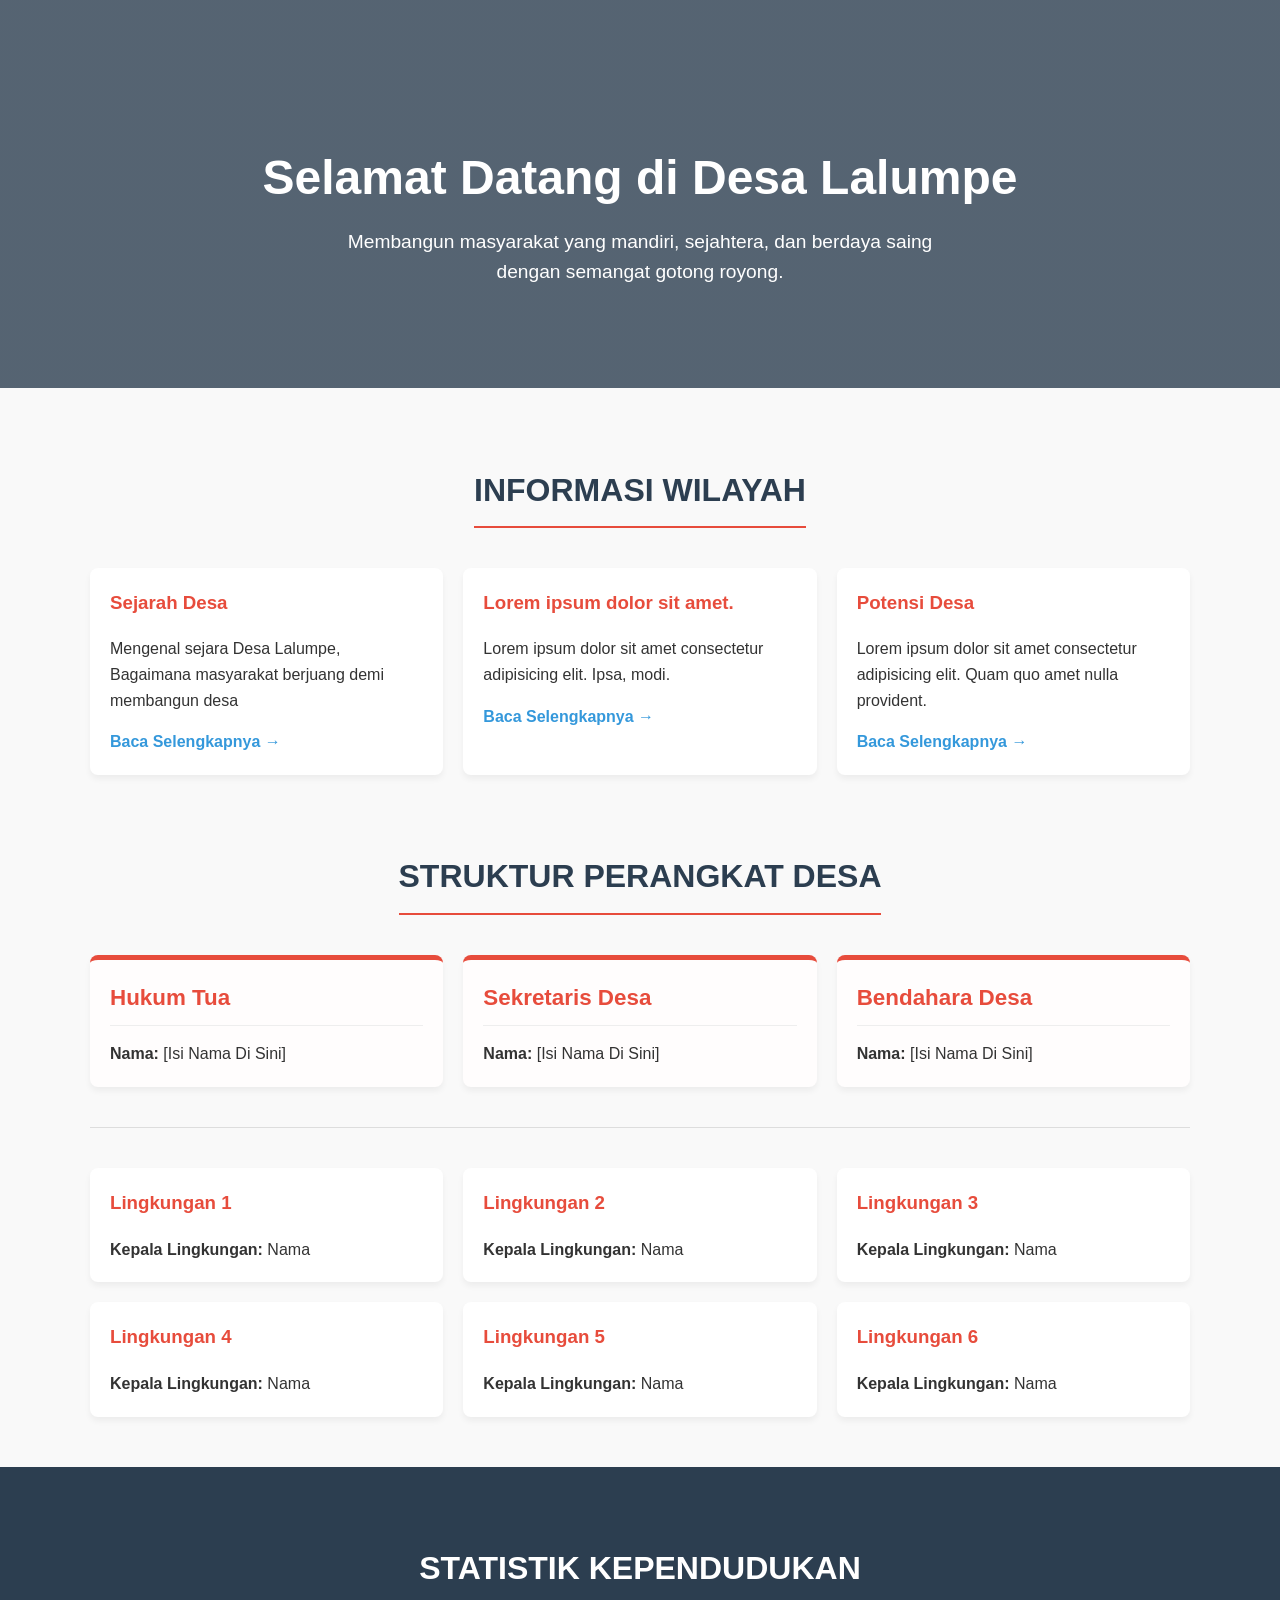
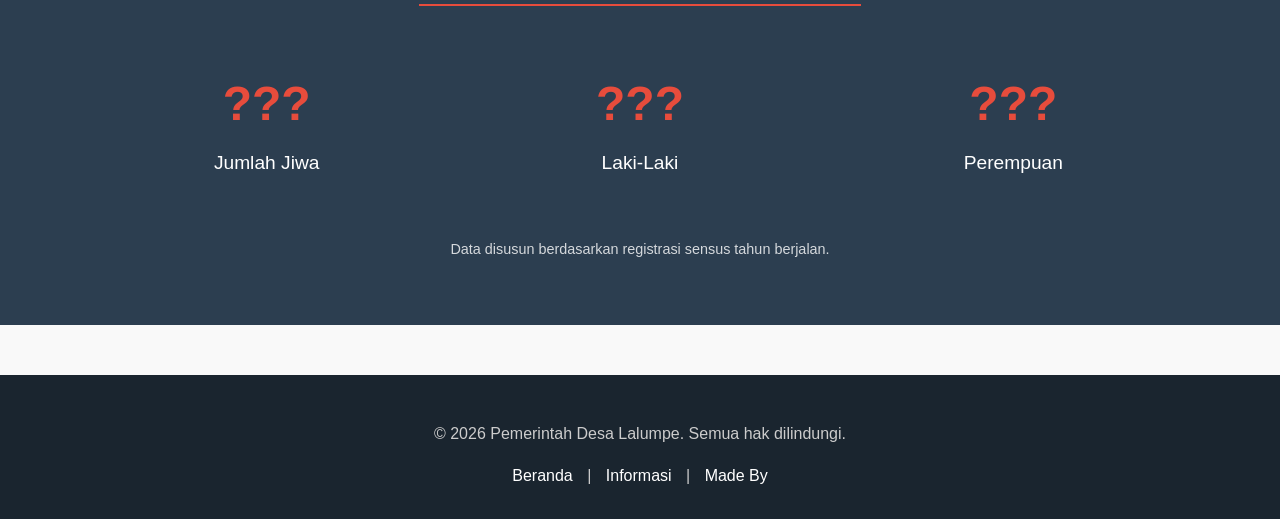
==== index.html @ 79b81e8c "new3" ====
<!DOCTYPE html>
<html lang="id">
<head>
    <meta charset="UTF-8">
    <meta name="viewport" content="width=device-width, initial-scale=1.0">
    <title>Profil Desa Lalumpe</title>
    <link rel="stylesheet" href="style.css">
</head>
<body>
    <section id="beranda" class="hero">
        <h1>Selamat Datang di Desa Lalumpe</h1>
        <p>Membangun masyarakat yang mandiri, sejahtera, dan berdaya saing dengan semangat gotong royong.</p>
    </section>

    <section id="informasi" class="container" style="text-align: center;">
        <h2 class="section-title">Informasi Wilayah</h2>
        <div class="grid" style="text-align: left;">
            <div class="card">
                <h3>Sejarah Desa</h3>
                <p>Mengenal sejara Desa Lalumpe, Bagaimana masyarakat berjuang demi membangun desa</p>
                <a href="sejarahdesa.html" class="read-more">Baca Selengkapnya →</a>
            </div>
            <div class="card">
                <h3>Lorem ipsum dolor sit amet.</h3>
                <p>Lorem ipsum dolor sit amet consectetur adipisicing elit. Ipsa, modi.</p>
                <a href="#" class="read-more">Baca Selengkapnya →</a>
            </div>
            <div class="card">
                <h3>Potensi Desa</h3>
                <p>Lorem ipsum dolor sit amet consectetur adipisicing elit. Quam quo amet nulla provident.</p>
                <a href="#" class="read-more">Baca Selengkapnya →</a>
            </div>
        </div>
    </section>

    <section id="aparatur" class="container" style="text-align: center;">
        <h2 class="section-title">Struktur Perangkat Desa</h2>
        
        <div class="grid pimpinan-grid" style="text-align: left; margin-bottom: 40px;">
            <div class="card highlight-card">
                <h3>Hukum Tua</h3>
                <ul>
                    <li><strong>Nama:</strong> [Isi Nama Di Sini]</li>
                </ul>
            </div>
            <div class="card highlight-card">
                <h3>Sekretaris Desa</h3>
                <ul>
                    <li><strong>Nama:</strong> [Isi Nama Di Sini]</li>
                </ul>
            </div>
            <div class="card highlight-card">
                <h3>Bendahara Desa</h3>
                <ul>
                    <li><strong>Nama:</strong> [Isi Nama Di Sini]</li>
                </ul>
            </div>
        </div>

        <hr style="border: 0; border-top: 1px solid #ddd; margin-bottom: 40px;">

        <div class="grid" style="text-align: left;">
            <div class="card">
                <h3>Lingkungan 1</h3>
                <ul>
                    <li><strong>Kepala Lingkungan:</strong> Nama </li>
                </ul>
            </div>
            <div class="card">
                <h3>Lingkungan 2</h3>
                <ul>
                    <li><strong>Kepala Lingkungan:</strong> Nama </li>
                </ul>
            </div>
            <div class="card">
                <h3>Lingkungan 3</h3>
                <ul>
                    <li><strong>Kepala Lingkungan:</strong> Nama </li>
                </ul>
            </div>
            <div class="card">
                <h3>Lingkungan 4</h3>
                <ul>
                    <li><strong>Kepala Lingkungan:</strong> Nama </li>
                </ul>
            </div>
            <div class="card">
                <h3>Lingkungan 5</h3>
                <ul>
                    <li><strong>Kepala Lingkungan:</strong> Nama </li>
                </ul>
            </div>
            <div class="card">
                <h3>Lingkungan 6</h3>
                <ul>
                    <li><strong>Kepala Lingkungan:</strong> Nama </li>
                </ul>
            </div>
        </div>
    </section>
    
    <section id="statistik" class="stats">
        <h2 class="section-title" style="color: white;">Statistik Kependudukan</h2>
        <div class="grid">
            <div class="stat-item">
                <h2>???</h2>
                <p>Jumlah Jiwa</p>
            </div>
            <div class="stat-item">
                <h2>???</h2>
                <p>Laki-Laki</p>
            </div>
            <div class="stat-item">
                <h2>???</h2>
                <p>Perempuan</p>
            </div>
        </div>
        <p class="stats-note">Data disusun berdasarkan registrasi sensus tahun berjalan.</p>
    </section>

    <footer>
        <p>&copy; 2026 Pemerintah Desa Lalumpe. Semua hak dilindungi.</p>
        <div class="footer-links">
            <a href="#beranda">Beranda</a> | 
            <a href="#informasi">Informasi</a> | 
            <a href="madeby.html">Made By</a>
        </div>
    </footer>

</body>
</html>
---- style.css ----
/* Gaya Dasar */
body { 
    font-family: 'Segoe UI', Tahoma, Geneva, Verdana, sans-serif; 
    margin: 0; 
    padding: 0; 
    color: #333; 
    line-height: 1.6; 
    background-color: #f9f9f9; 
}
a { 
    text-decoration: none; 
    color: inherit; 
}
h1, h2, h3 { 
    color: #2c3e50; 
}

/* Navigasi */
header { 
    background-color: #fff; 
    padding: 15px 50px; 
    display: flex; 
    justify-content: space-between; 
    align-items: center; 
    box-shadow: 0 2px 5px rgba(0,0,0,0.1); 
    position: sticky; 
    top: 0; 
    z-index: 100; 
}
.logo { 
    font-size: 24px; 
    font-weight: bold; 
    color: #e74c3c; 
}
nav ul { 
    list-style: none; 
    margin: 0; 
    padding: 0; 
    display: flex; 
    gap: 20px; 
}
nav a:hover { 
    color: #e74c3c; 
}

/* Hero Section */
.hero { 
    background: linear-gradient(rgba(44, 62, 80, 0.8), rgba(44, 62, 80, 0.8)), url('https://via.placeholder.com/1200x600') center/cover; 
    color: white; 
    text-align: center; 
    padding: 100px 20px; 
}
.hero h1 { 
    color: white; 
    font-size: 3em; 
    margin-bottom: 10px; 
}
.hero p { 
    font-size: 1.2em; 
    max-width: 600px; 
    margin: 0 auto; 
}

/* Container Umum */
.container { 
    max-width: 1100px; 
    margin: 50px auto; 
    padding: 0 20px; 
}
.section-title { 
    text-align: center; 
    margin-bottom: 40px; 
    font-size: 2em; 
    text-transform: uppercase; 
    border-bottom: 2px solid #e74c3c; 
    display: inline-block; 
    padding-bottom: 10px; 
}

/* Grid Informasi (Kartu) */
.grid { 
    display: grid; 
    grid-template-columns: repeat(auto-fit, minmax(300px, 1fr)); 
    gap: 20px; 
}
.card { 
    background: #fff; 
    padding: 20px; 
    border-radius: 8px; 
    box-shadow: 0 4px 6px rgba(0,0,0,0.05); 
    transition: transform 0.3s; 
}
.card:hover { 
    transform: translateY(-5px); 
}
.card h3 { 
    margin-top: 0; 
    color: #e74c3c; 
}
.read-more {
    color: #3498db; 
    font-weight: bold;
}

/* Statistik */
.stats { 
    background-color: #2c3e50; 
    color: white; 
    padding: 50px 20px; 
    text-align: center; 
}
.stats .grid { 
    max-width: 1100px; 
    margin: 0 auto; 
}
.stat-item { 
    padding: 20px; 
}
.stat-item h2 { 
    font-size: 3em; 
    margin: 0; 
    color: #e74c3c; 
}
.stat-item p { 
    font-size: 1.2em; 
    margin-top: 5px; 
}
.stats-note {
    margin-top: 20px; 
    font-size: 0.9em; 
    opacity: 0.8;
}

/* Footer */
footer { 
    background-color: #1a252f; 
    color: #ccc; 
    text-align: center; 
    padding: 30px 20px; 
    margin-top: 50px; 
}
.footer-links {
    margin-top: 10px;
}
.footer-links a { 
    color: #fff; 
    margin: 0 10px; 
}
/* Tambahan untuk Struktur Pimpinan */
.pimpinan-grid {
    justify-content: center; /* Memastikan 3 kartu utama berada di tengah */
}

.highlight-card {
    border-top: 5px solid #e74c3c; /* Memberi garis warna merah di atas kartu pimpinan */
    background-color: #fffdfd;
}

.highlight-card h3 {
    font-size: 1.4em;
    border-bottom: 1px solid #eee;
    padding-bottom: 10px;
    margin-bottom: 15px;
}

/* Memastikan daftar list tidak ada bullet point default agar lebih rapi */
.card ul {
    list-style: none;
    padding: 0;
    margin: 0;
}

/* --- Responsif: Tampilan Layar Kecil (Mobile / Tablet) --- */
@media (max-width: 768px) {
    /* 1. Menyesuaikan Header & Navigasi agar menyusun ke bawah */
    header {
        flex-direction: column;
        padding: 15px 20px;
        text-align: center;
    }
    
    nav {
        margin-top: 15px;
        width: 100%;
    }

    nav ul {
        flex-wrap: wrap; /* Agar menu turun ke baris baru jika layarnya terlalu kecil */
        justify-content: center;
        gap: 10px 20px;
    }

    /* 2. Mengecilkan ukuran Font pada Hero Section */
    .hero {
        padding: 60px 15px;
    }

    .hero h1 {
        font-size: 2em;
    }

    .hero p {
        font-size: 1em;
    }

    /* 3. Menyesuaikan ukuran judul section dan statistik */
    .section-title {
        font-size: 1.5em;
        margin-bottom: 25px;
    }

    .stat-item h2 {
        font-size: 2.2em;
    }

    .stat-item p {
        font-size: 1em;
    }

    /* 4. Memaksa Grid menjadi 1 kolom penuh di mobile */
    .grid {
        grid-template-columns: 1fr;
    }

    /* 5. Menyesuaikan Padding Container */
    .container {
        margin: 30px auto;
        padding: 0 15px;
    }
}

/* Tampilan untuk layar yang sangat kecil (HP jadul/sempit) */
@media (max-width: 480px) {
    nav ul {
        flex-direction: column; /* Menu baris berbaris ke bawah */
        gap: 10px;
    }
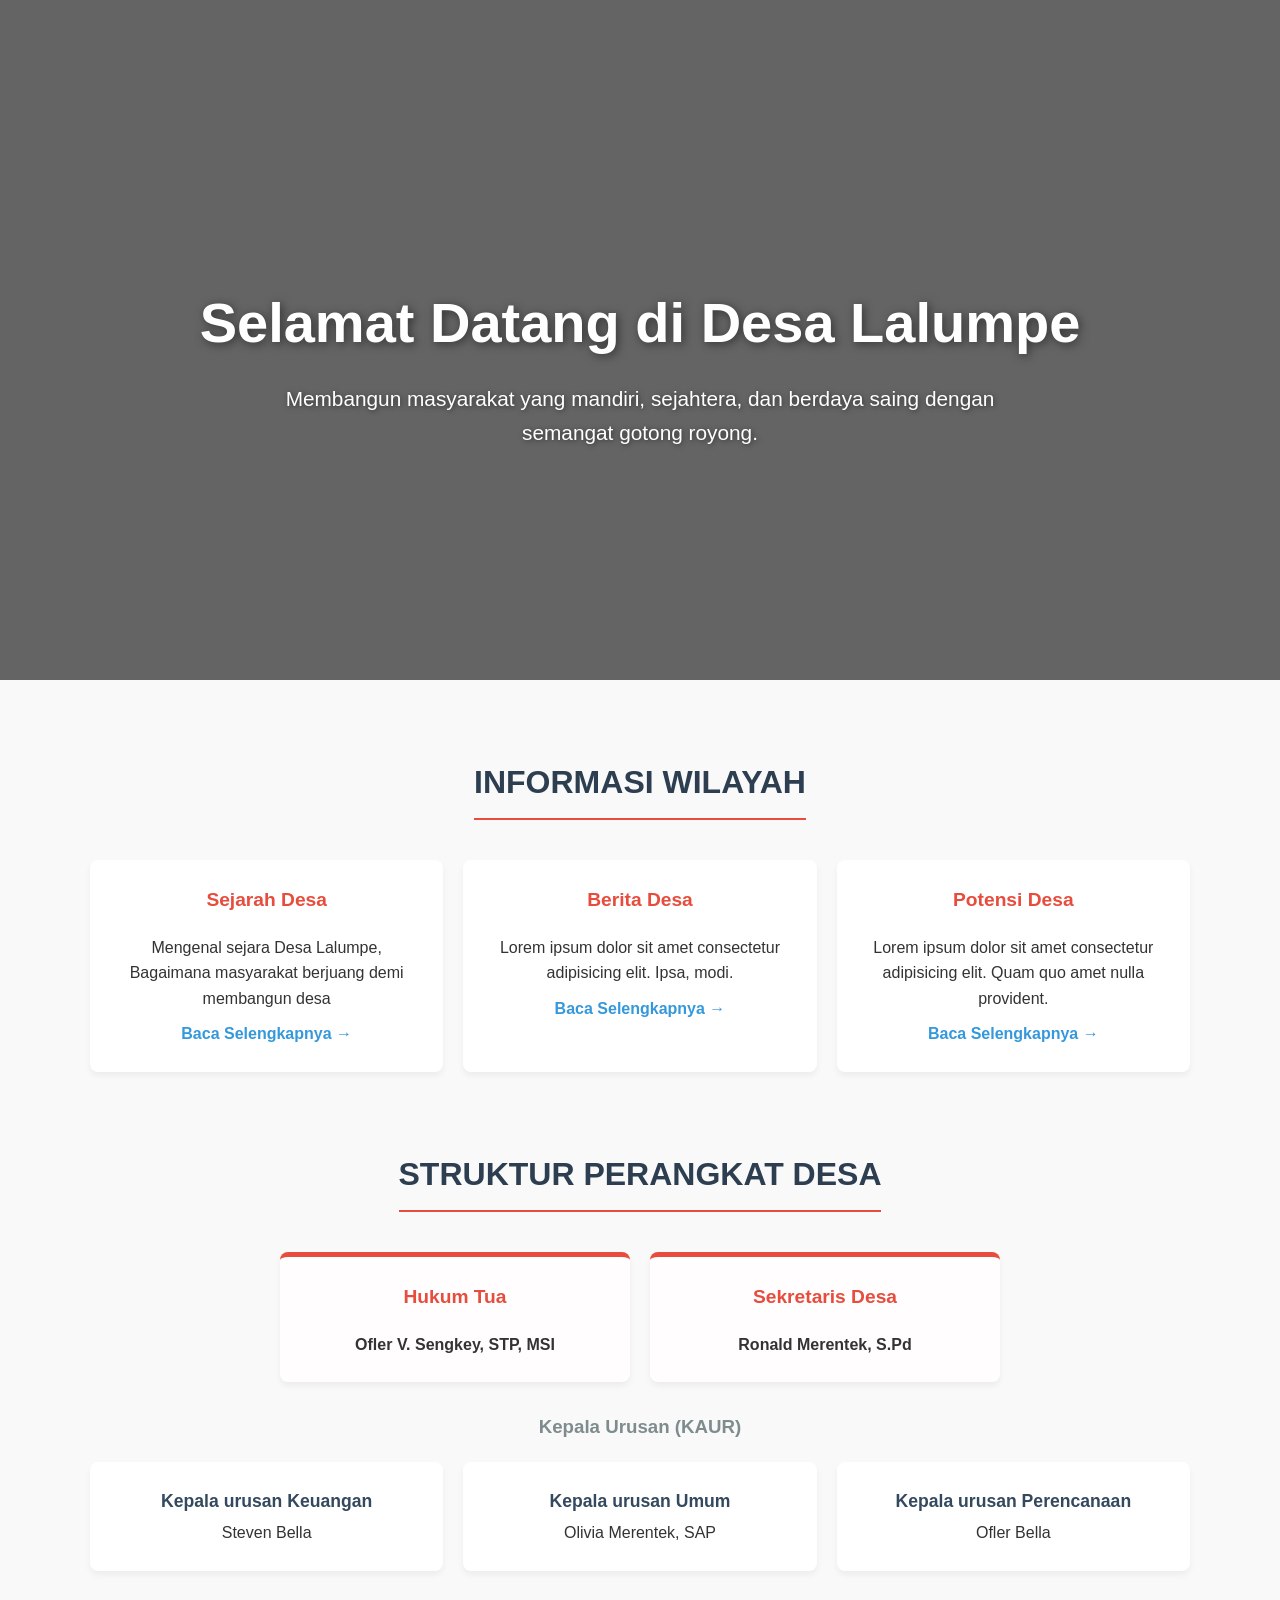
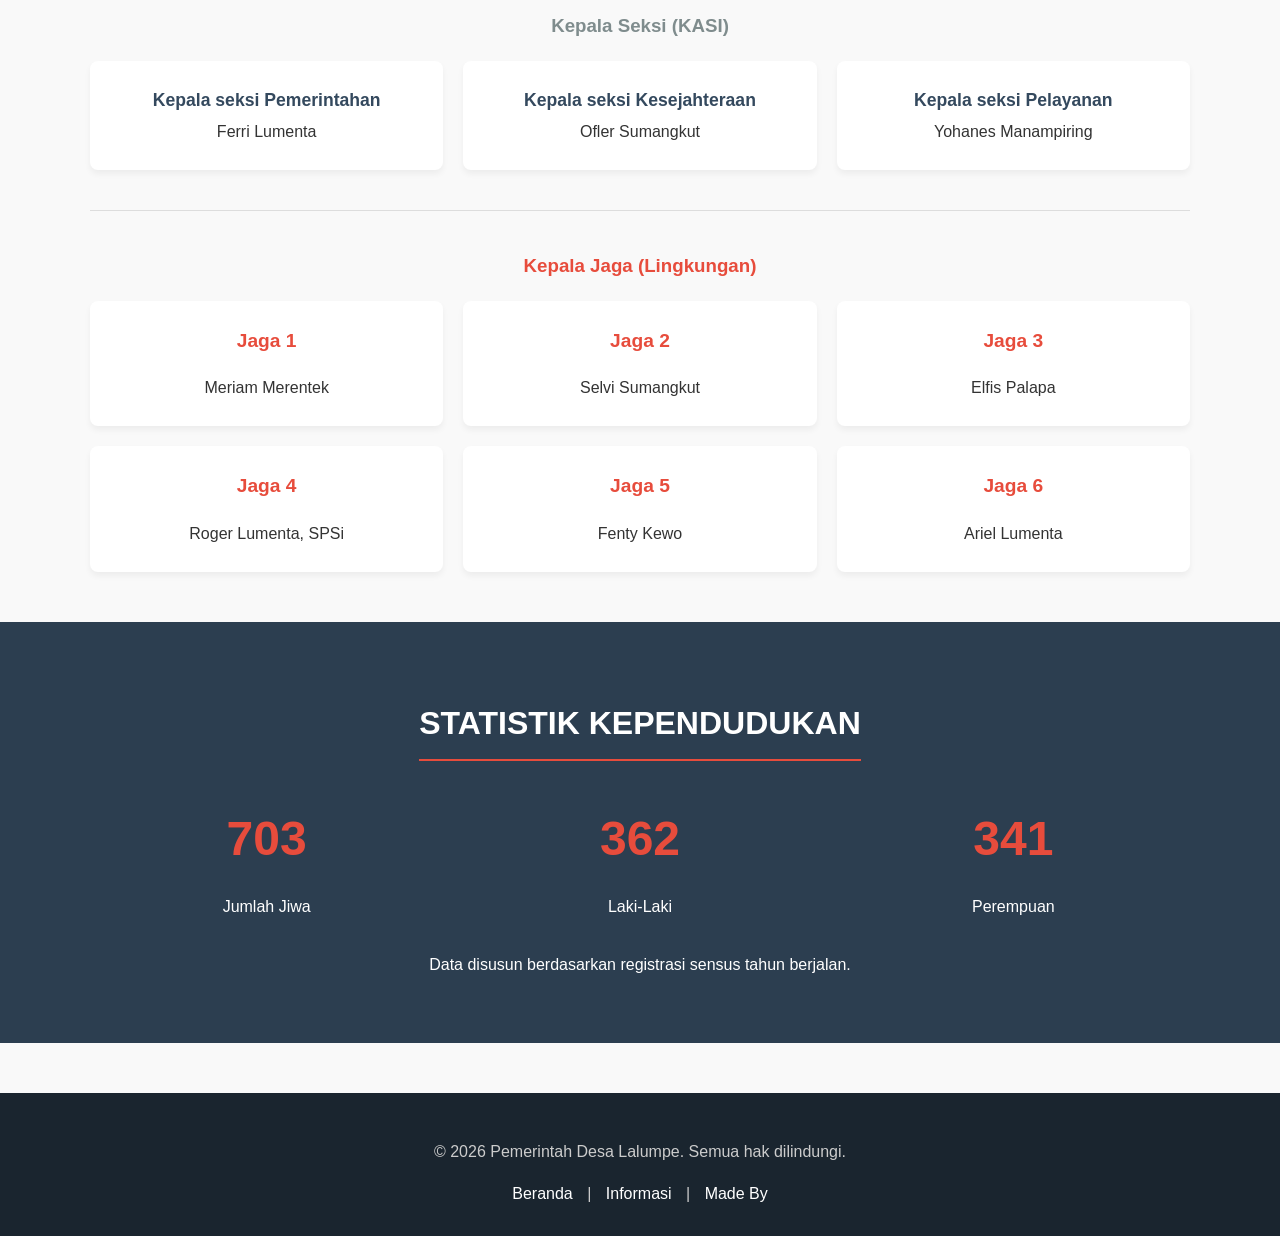
==== commit 0bfcdc56: "next" ====
--- a/index.html
+++ b/index.html
@@ -21,9 +21,9 @@
                 <a href="sejarahdesa.html" class="read-more">Baca Selengkapnya →</a>
             </div>
             <div class="card">
-                <h3>Lorem ipsum dolor sit amet.</h3>
+                <h3>Berita Desa</h3>
                 <p>Lorem ipsum dolor sit amet consectetur adipisicing elit. Ipsa, modi.</p>
-                <a href="#" class="read-more">Baca Selengkapnya →</a>
+                <a href="beritadesa.html" class="read-more">Baca Selengkapnya →</a>
             </div>
             <div class="card">
                 <h3>Potensi Desa</h3>
@@ -36,65 +36,76 @@
     <section id="aparatur" class="container" style="text-align: center;">
         <h2 class="section-title">Struktur Perangkat Desa</h2>
         
-        <div class="grid pimpinan-grid" style="text-align: left; margin-bottom: 40px;">
+        <div class="grid pimpinan-grid" style="margin-bottom: 30px;">
             <div class="card highlight-card">
                 <h3>Hukum Tua</h3>
-                <ul>
-                    <li><strong>Nama:</strong> [Isi Nama Di Sini]</li>
-                </ul>
+                <p><strong>Ofler V. Sengkey, STP, MSI</strong></p>
             </div>
             <div class="card highlight-card">
                 <h3>Sekretaris Desa</h3>
-                <ul>
-                    <li><strong>Nama:</strong> [Isi Nama Di Sini]</li>
-                </ul>
+                <p><strong>Ronald Merentek, S.Pd</strong></p>
             </div>
-            <div class="card highlight-card">
-                <h3>Bendahara Desa</h3>
-                <ul>
-                    <li><strong>Nama:</strong> [Isi Nama Di Sini]</li>
-                </ul>
+        </div>
+
+        <h3 style="margin-bottom: 20px; color: #7f8c8d;">Kepala Urusan (KAUR)</h3>
+        <div class="grid" style="margin-bottom: 40px;">
+            <div class="card">
+                <h4>Kepala urusan Keuangan</h4>
+                <p>Steven Bella</p>
+            </div>
+            <div class="card">
+                <h4>Kepala urusan Umum</h4>
+                <p>Olivia Merentek, SAP</p>
+            </div>
+            <div class="card">
+                <h4>Kepala urusan Perencanaan</h4>
+                <p>Ofler Bella</p>
+            </div>
+        </div>
+
+        <h3 style="margin-bottom: 20px; color: #7f8c8d;">Kepala Seksi (KASI)</h3>
+        <div class="grid" style="margin-bottom: 40px;">
+            <div class="card">
+                <h4>Kepala seksi Pemerintahan</h4>
+                <p>Ferri Lumenta</p>
+            </div>
+            <div class="card">
+                <h4>Kepala seksi Kesejahteraan</h4>
+                <p>Ofler Sumangkut</p>
+            </div>
+            <div class="card">
+                <h4>Kepala seksi Pelayanan</h4>
+                <p>Yohanes Manampiring</p>
             </div>
         </div>
 
         <hr style="border: 0; border-top: 1px solid #ddd; margin-bottom: 40px;">
 
-        <div class="grid" style="text-align: left;">
+        <h3 style="margin-bottom: 20px; color: #e74c3c;">Kepala Jaga (Lingkungan)</h3>
+        <div class="grid">
             <div class="card">
-                <h3>Lingkungan 1</h3>
-                <ul>
-                    <li><strong>Kepala Lingkungan:</strong> Nama </li>
-                </ul>
+                <h3>Jaga 1</h3>
+                <p>Meriam Merentek</p>
             </div>
             <div class="card">
-                <h3>Lingkungan 2</h3>
-                <ul>
-                    <li><strong>Kepala Lingkungan:</strong> Nama </li>
-                </ul>
+                <h3>Jaga 2</h3>
+                <p>Selvi Sumangkut</p>
             </div>
             <div class="card">
-                <h3>Lingkungan 3</h3>
-                <ul>
-                    <li><strong>Kepala Lingkungan:</strong> Nama </li>
-                </ul>
+                <h3>Jaga 3</h3>
+                <p>Elfis Palapa</p>
             </div>
             <div class="card">
-                <h3>Lingkungan 4</h3>
-                <ul>
-                    <li><strong>Kepala Lingkungan:</strong> Nama </li>
-                </ul>
+                <h3>Jaga 4</h3>
+                <p>Roger Lumenta, SPSi</p>
             </div>
             <div class="card">
-                <h3>Lingkungan 5</h3>
-                <ul>
-                    <li><strong>Kepala Lingkungan:</strong> Nama </li>
-                </ul>
+                <h3>Jaga 5</h3>
+                <p>Fenty Kewo</p>
             </div>
             <div class="card">
-                <h3>Lingkungan 6</h3>
-                <ul>
-                    <li><strong>Kepala Lingkungan:</strong> Nama </li>
-                </ul>
+                <h3>Jaga 6</h3>
+                <p>Ariel Lumenta</p>
             </div>
         </div>
     </section>
@@ -103,15 +114,15 @@
         <h2 class="section-title" style="color: white;">Statistik Kependudukan</h2>
         <div class="grid">
             <div class="stat-item">
-                <h2>???</h2>
+                <h2>703</h2>
                 <p>Jumlah Jiwa</p>
             </div>
             <div class="stat-item">
-                <h2>???</h2>
+                <h2>362</h2>
                 <p>Laki-Laki</p>
             </div>
             <div class="stat-item">
-                <h2>???</h2>
+                <h2>341</h2>
                 <p>Perempuan</p>
             </div>
         </div>
--- a/style.css
+++ b/style.css
@@ -11,7 +11,7 @@
     text-decoration: none; 
     color: inherit; 
 }
-h1, h2, h3 { 
+h1, h2, h3, h4 { 
     color: #2c3e50; 
 }
 
@@ -43,22 +43,31 @@
     color: #e74c3c; 
 }
 
-/* Hero Section */
+/* Hero Section - PERBAIKAN: Koma dan Kurung sudah ditambahkan */
 .hero { 
-    background: linear-gradient(rgba(44, 62, 80, 0.8), rgba(44, 62, 80, 0.8)), url('https://via.placeholder.com/1200x600') center/cover; 
+    background: linear-gradient(rgba(0, 0, 0, 0.6), rgba(0, 0, 0, 0.6)), url('img/lalumpe2.jpg') center/cover no-repeat; 
     color: white; 
     text-align: center; 
-    padding: 100px 20px; 
+    padding: 70px 20px; 
+    display: flex;
+    flex-direction: column;
+    justify-content: center;
+    align-items: center;
+    min-height: 60vh; 
 }
+
 .hero h1 { 
     color: white; 
-    font-size: 3em; 
-    margin-bottom: 10px; 
+    font-size: 3.5em; 
+    margin-bottom: 15px; 
+    text-shadow: 2px 2px 10px rgba(0,0,0,0.5); 
 }
+
 .hero p { 
-    font-size: 1.2em; 
-    max-width: 600px; 
+    font-size: 1.3em; 
+    max-width: 800px; 
     margin: 0 auto; 
+    text-shadow: 1px 1px 5px rgba(0,0,0,0.5);
 }
 
 /* Container Umum */
@@ -80,15 +89,18 @@
 /* Grid Informasi (Kartu) */
 .grid { 
     display: grid; 
-    grid-template-columns: repeat(auto-fit, minmax(300px, 1fr)); 
+    grid-template-columns: repeat(auto-fit, minmax(280px, 1fr)); 
     gap: 20px; 
 }
+
+/* Gaya Kartu Perangkat Desa & Umum */
 .card { 
     background: #fff; 
-    padding: 20px; 
+    padding: 25px; 
     border-radius: 8px; 
     box-shadow: 0 4px 6px rgba(0,0,0,0.05); 
     transition: transform 0.3s; 
+    text-align: center; /* Membuat semua teks di dalam kartu rata tengah */
 }
 .card:hover { 
     transform: translateY(-5px); 
@@ -96,10 +108,22 @@
 .card h3 { 
     margin-top: 0; 
     color: #e74c3c; 
+    font-size: 1.2em;
+}
+.card h4 {
+    margin: 0 0 5px 0;
+    color: #34495e;
+    font-size: 1.1em;
+}
+.card p {
+    margin: 0;
+    font-weight: 500;
 }
 .read-more {
     color: #3498db; 
     font-weight: bold;
+    margin-top: 10px;
+    display: inline-block;
 }
 
 /* Statistik */
@@ -113,22 +137,10 @@
     max-width: 1100px; 
     margin: 0 auto; 
 }
-.stat-item { 
-    padding: 20px; 
-}
 .stat-item h2 { 
     font-size: 3em; 
     margin: 0; 
     color: #e74c3c; 
-}
-.stat-item p { 
-    font-size: 1.2em; 
-    margin-top: 5px; 
-}
-.stats-note {
-    margin-top: 20px; 
-    font-size: 0.9em; 
-    opacity: 0.8;
 }
 
 /* Footer */
@@ -139,99 +151,35 @@
     padding: 30px 20px; 
     margin-top: 50px; 
 }
-.footer-links {
-    margin-top: 10px;
-}
 .footer-links a { 
     color: #fff; 
     margin: 0 10px; 
 }
-/* Tambahan untuk Struktur Pimpinan */
+
+/* Tambahan Khusus Struktur Organisasi */
 .pimpinan-grid {
-    justify-content: center; /* Memastikan 3 kartu utama berada di tengah */
+    display: flex;
+    flex-wrap: wrap;
+    justify-content: center;
+    gap: 20px;
 }
-
+.pimpinan-grid .card {
+    min-width: 300px;
+}
 .highlight-card {
-    border-top: 5px solid #e74c3c; /* Memberi garis warna merah di atas kartu pimpinan */
+    border-top: 5px solid #e74c3c;
     background-color: #fffdfd;
 }
 
-.highlight-card h3 {
-    font-size: 1.4em;
-    border-bottom: 1px solid #eee;
-    padding-bottom: 10px;
-    margin-bottom: 15px;
-}
-
-/* Memastikan daftar list tidak ada bullet point default agar lebih rapi */
-.card ul {
-    list-style: none;
-    padding: 0;
-    margin: 0;
-}
-
-/* --- Responsif: Tampilan Layar Kecil (Mobile / Tablet) --- */
+/* Responsif */
 @media (max-width: 768px) {
-    /* 1. Menyesuaikan Header & Navigasi agar menyusun ke bawah */
     header {
         flex-direction: column;
         padding: 15px 20px;
-        text-align: center;
     }
-    
-    nav {
-        margin-top: 15px;
-        width: 100%;
-    }
-
-    nav ul {
-        flex-wrap: wrap; /* Agar menu turun ke baris baru jika layarnya terlalu kecil */
-        justify-content: center;
-        gap: 10px 20px;
-    }
-
-    /* 2. Mengecilkan ukuran Font pada Hero Section */
-    .hero {
-        padding: 60px 15px;
-    }
-
-    .hero h1 {
-        font-size: 2em;
-    }
-
-    .hero p {
-        font-size: 1em;
-    }
-
-    /* 3. Menyesuaikan ukuran judul section dan statistik */
-    .section-title {
-        font-size: 1.5em;
-        margin-bottom: 25px;
-    }
-
-    .stat-item h2 {
-        font-size: 2.2em;
-    }
-
-    .stat-item p {
-        font-size: 1em;
-    }
-
-    /* 4. Memaksa Grid menjadi 1 kolom penuh di mobile */
-    .grid {
-        grid-template-columns: 1fr;
-    }
-
-    /* 5. Menyesuaikan Padding Container */
-    .container {
-        margin: 30px auto;
-        padding: 0 15px;
-    }
-}
-
-/* Tampilan untuk layar yang sangat kecil (HP jadul/sempit) */
-@media (max-width: 480px) {
-    nav ul {
-        flex-direction: column; /* Menu baris berbaris ke bawah */
-        gap: 10px;
-    }
+    nav { margin-top: 15px; }
+    nav ul { gap: 10px 20px; justify-content: center; }
+    .hero h1 { font-size: 2.2em; }
+    .hero p { font-size: 1.1em; }
+    .grid { grid-template-columns: 1fr; }
+}
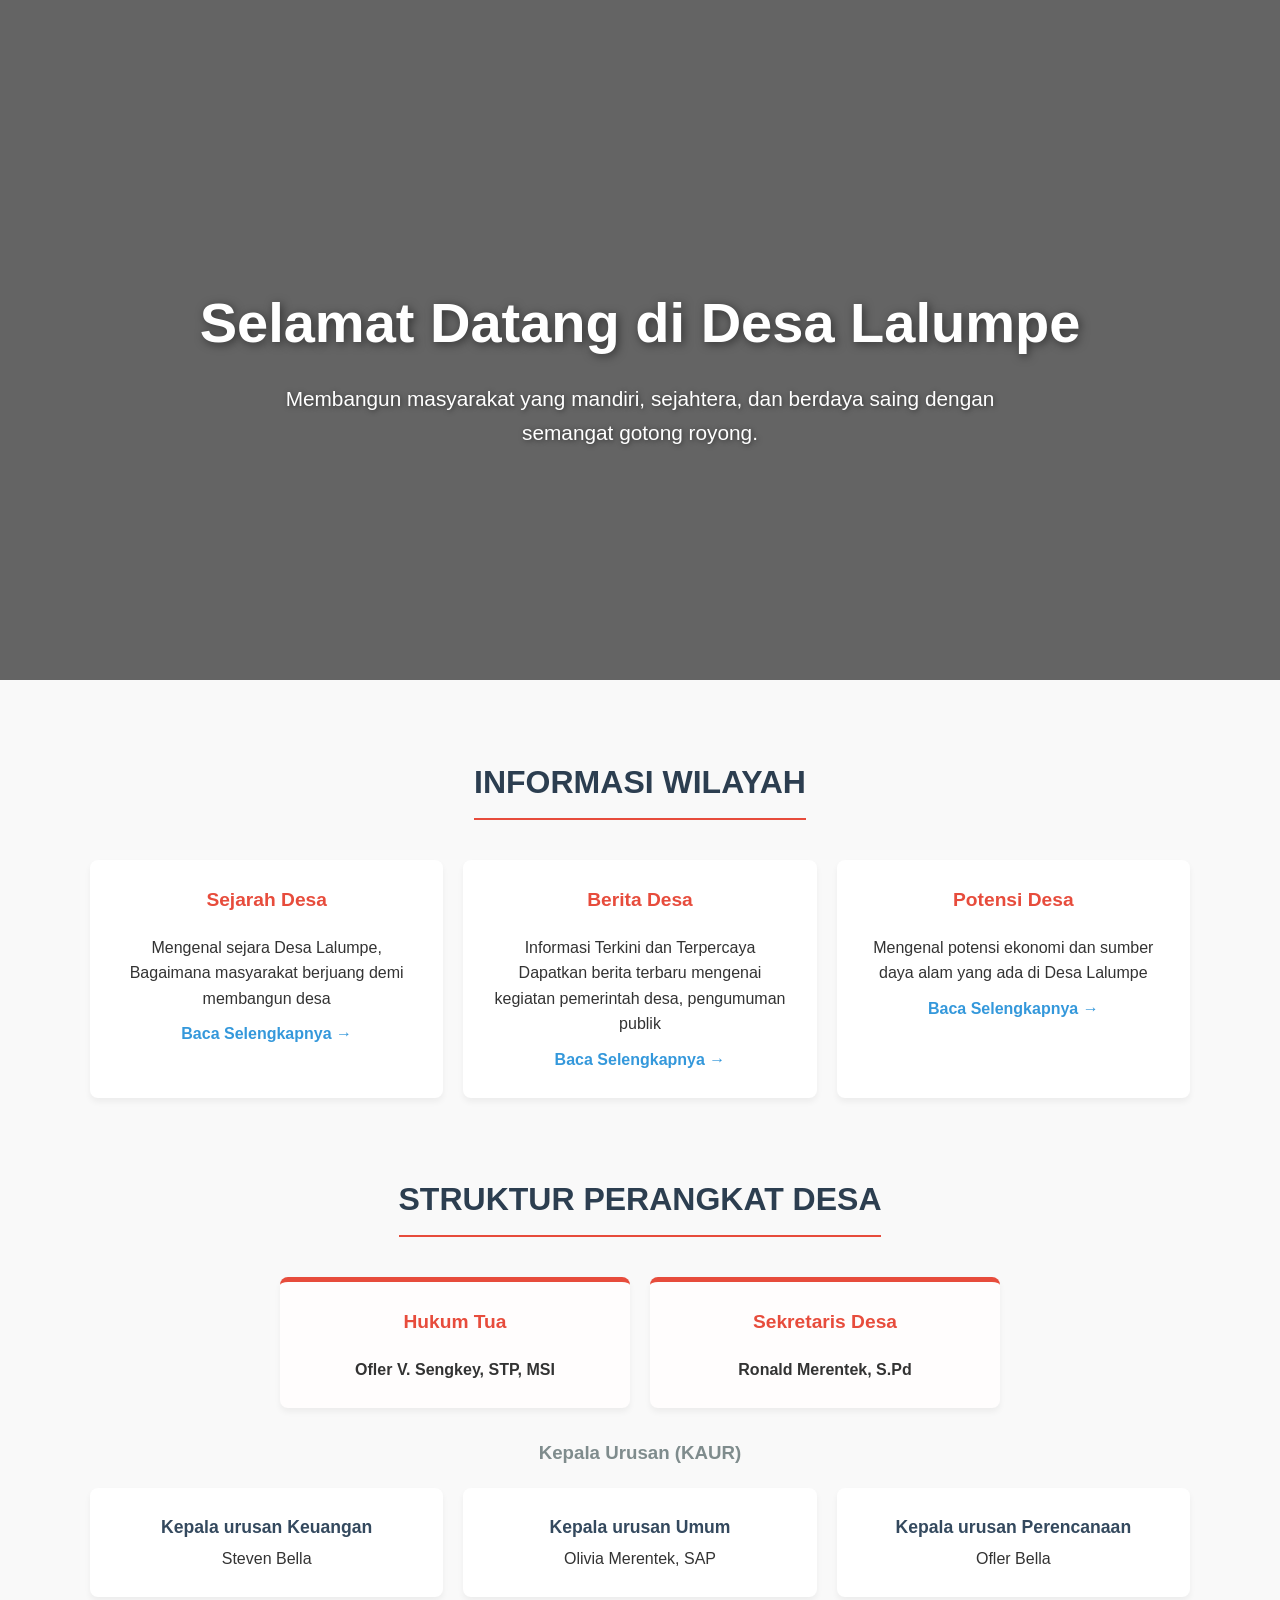
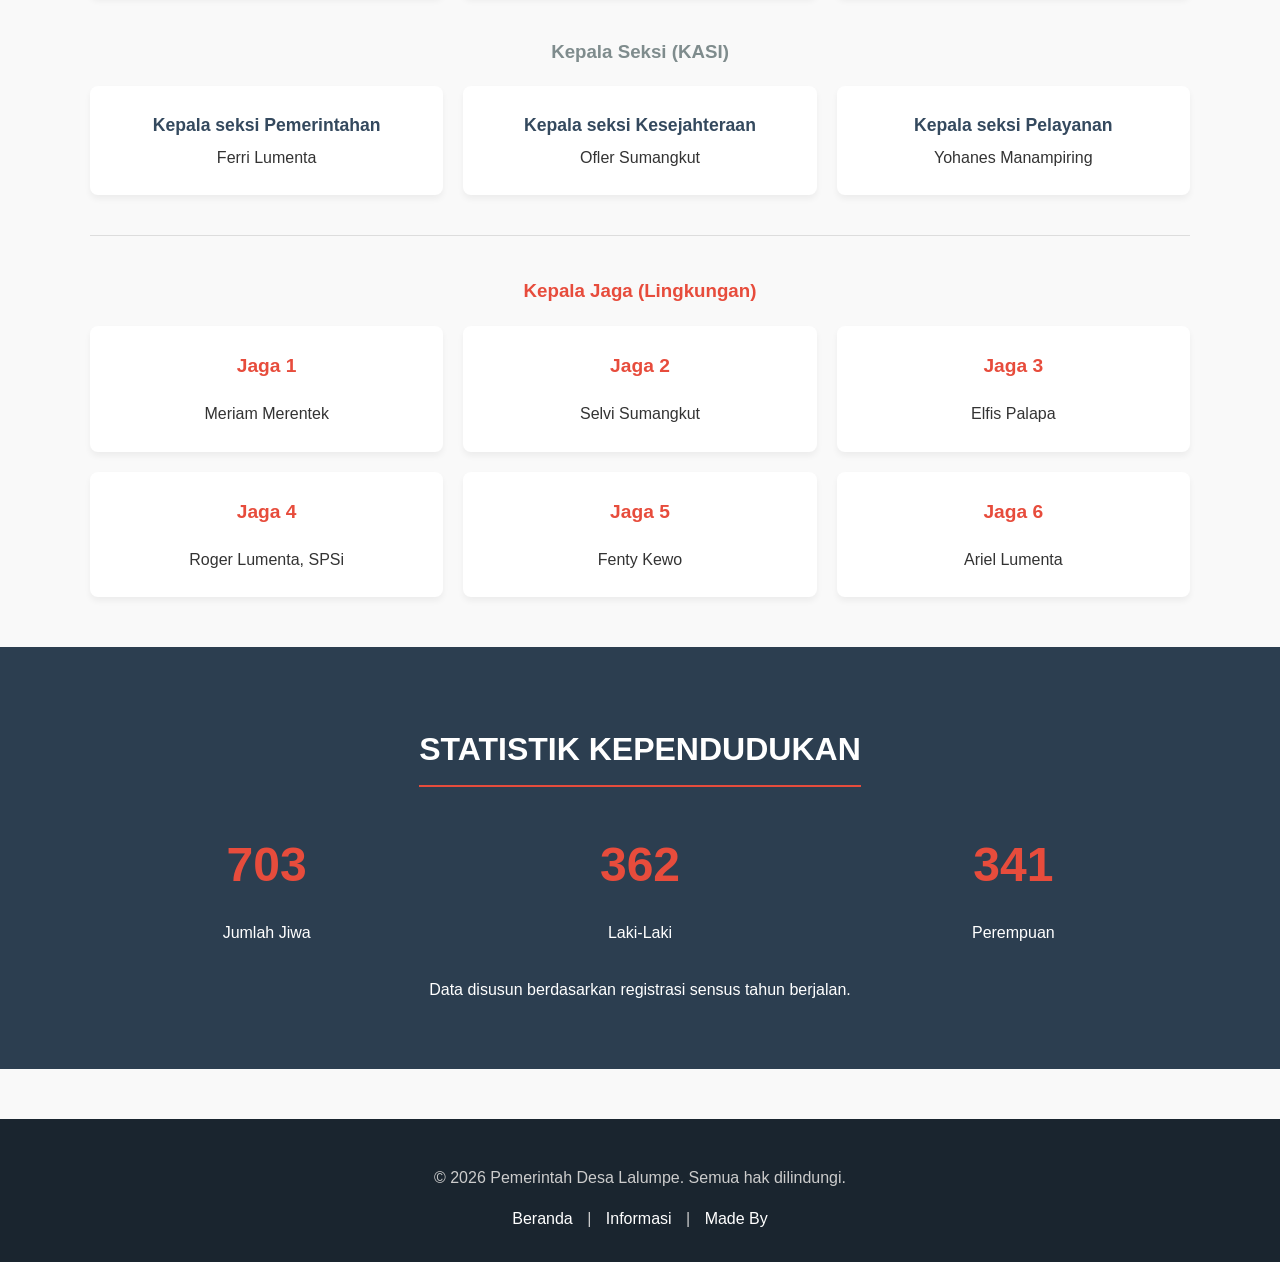
==== commit 761504de: "up" ====
--- a/index.html
+++ b/index.html
@@ -22,13 +22,14 @@
             </div>
             <div class="card">
                 <h3>Berita Desa</h3>
-                <p>Lorem ipsum dolor sit amet consectetur adipisicing elit. Ipsa, modi.</p>
+                <p>Informasi Terkini dan Terpercaya
+Dapatkan berita terbaru mengenai kegiatan pemerintah desa, pengumuman publik </p>
                 <a href="beritadesa.html" class="read-more">Baca Selengkapnya →</a>
             </div>
             <div class="card">
                 <h3>Potensi Desa</h3>
-                <p>Lorem ipsum dolor sit amet consectetur adipisicing elit. Quam quo amet nulla provident.</p>
-                <a href="#" class="read-more">Baca Selengkapnya →</a>
+                <p>Mengenal potensi ekonomi dan sumber daya alam yang ada di Desa Lalumpe</p>
+                <a href="potensidesa.html" class="read-more">Baca Selengkapnya →</a>
             </div>
         </div>
     </section>
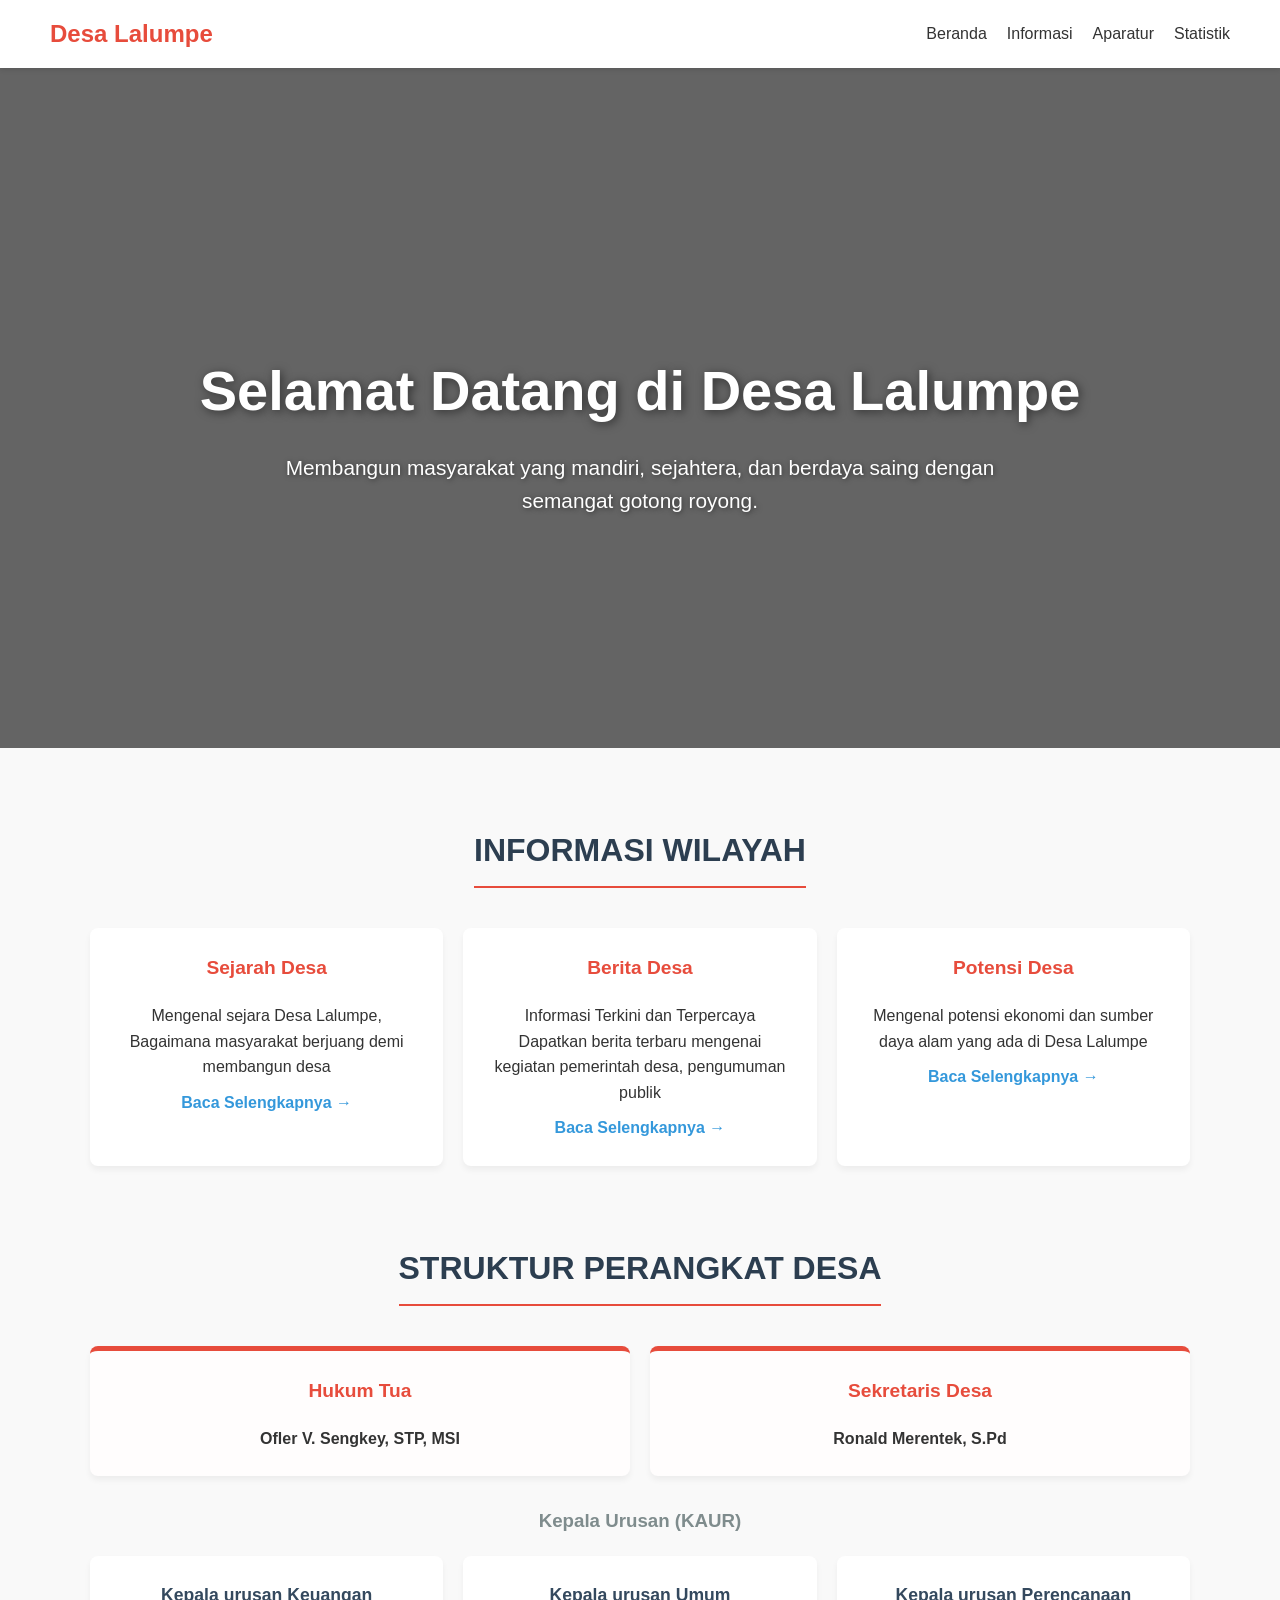
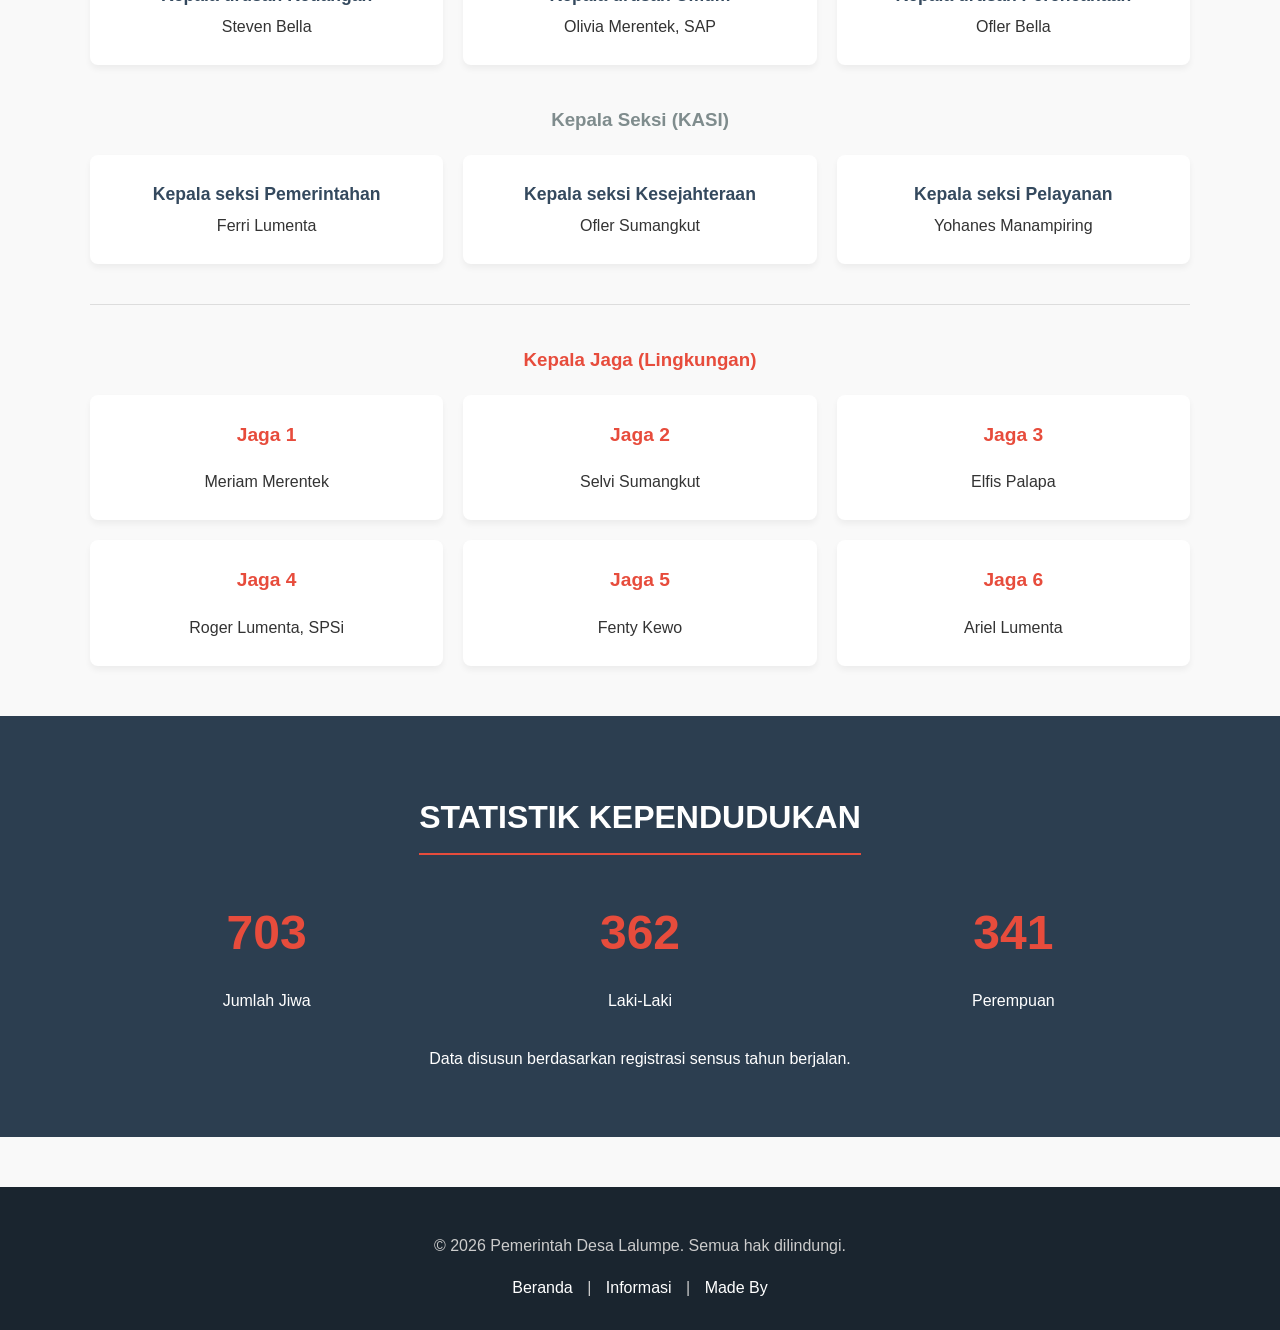
==== commit e3173b9f: "mobilenav" ====
--- a/index.html
+++ b/index.html
@@ -7,6 +7,24 @@
     <link rel="stylesheet" href="style.css">
 </head>
 <body>
+    <header>
+        <div class="logo">Desa Lalumpe</div>
+        
+        <div class="menu-toggle" id="mobile-menu">
+            <span class="bar"></span>
+            <span class="bar"></span>
+            <span class="bar"></span>
+        </div>
+
+        <nav class="nav-menu">
+            <ul>
+                <li><a href="#beranda">Beranda</a></li>
+                <li><a href="#informasi">Informasi</a></li>
+                <li><a href="#aparatur">Aparatur</a></li>
+                <li><a href="#statistik">Statistik</a></li>
+            </ul>
+        </nav>
+    </header>
     <section id="beranda" class="hero">
         <h1>Selamat Datang di Desa Lalumpe</h1>
         <p>Membangun masyarakat yang mandiri, sejahtera, dan berdaya saing dengan semangat gotong royong.</p>
@@ -138,6 +156,21 @@
             <a href="madeby.html">Made By</a>
         </div>
     </footer>
+<script>
+        const mobileMenu = document.getElementById('mobile-menu');
+        const navMenu = document.querySelector('.nav-menu');
 
+        // Fungsi untuk membuka/menutup menu saat hamburger diklik
+        mobileMenu.addEventListener('click', () => {
+            navMenu.classList.toggle('active');
+        });
+
+        // Opsional: Menutup menu otomatis jika salah satu link diklik (bagus untuk mobile)
+        document.querySelectorAll('.nav-menu a').forEach(link => {
+            link.addEventListener('click', () => {
+                navMenu.classList.remove('active');
+            });
+        });
+    </script>
 </body>
 </html>
--- a/style.css
+++ b/style.css
@@ -6,6 +6,7 @@
     color: #333; 
     line-height: 1.6; 
     background-color: #f9f9f9; 
+    overflow-x: hidden; /* Mencegah scroll menyamping */
 }
 a { 
     text-decoration: none; 
@@ -15,7 +16,9 @@
     color: #2c3e50; 
 }
 
-/* Navigasi */
+/* =========================================
+   NAVIGASI (DESKTOP & DASAR)
+   ========================================= */
 header { 
     background-color: #fff; 
     padding: 15px 50px; 
@@ -25,25 +28,80 @@
     box-shadow: 0 2px 5px rgba(0,0,0,0.1); 
     position: sticky; 
     top: 0; 
-    z-index: 100; 
+    z-index: 1000; 
 }
 .logo { 
     font-size: 24px; 
     font-weight: bold; 
     color: #e74c3c; 
 }
-nav ul { 
+.nav-menu ul { 
     list-style: none; 
     margin: 0; 
     padding: 0; 
     display: flex; 
     gap: 20px; 
 }
-nav a:hover { 
-    color: #e74c3c; 
-}
-
-/* Hero Section - PERBAIKAN: Koma dan Kurung sudah ditambahkan */
+.nav-menu a {
+    font-weight: 500;
+    transition: color 0.3s;
+}
+.nav-menu a:hover { 
+    color: #e74c3c; 
+}
+
+/* Sembunyikan tombol hamburger di layar besar (Laptop/PC) */
+.menu-toggle {
+    display: none;
+    flex-direction: column;
+    cursor: pointer;
+}
+.menu-toggle .bar {
+    height: 3px;
+    width: 25px;
+    background-color: #2c3e50;
+    margin: 4px 0;
+    transition: 0.3s ease;
+}
+
+/* =========================================
+   RESPONSIF KHUSUS NAVIGASI (MOBILE)
+   ========================================= */
+@media (max-width: 768px) {
+    header {
+        padding: 15px 20px; /* Kurangi padding di HP */
+        flex-direction: row; /* Tetap sejajar kiri-kanan */
+    }
+
+    /* Tampilkan tombol Hamburger */
+    .menu-toggle {
+        display: flex; 
+    }
+
+    /* Modifikasi posisi menu agar bisa disembunyikan/ditampilkan */
+    .nav-menu {
+        position: absolute;
+        top: 60px; /* Muncul tepat di bawah header */
+        left: -100%; /* Sembunyikan di luar layar kiri */
+        width: 100%;
+        background-color: #fff;
+        box-shadow: 0 4px 6px rgba(0,0,0,0.1);
+        transition: left 0.3s ease; /* Animasi geser yang halus */
+    }
+
+    /* Class 'active' ini akan ditambahkan lewat JavaScript saat diklik */
+    .nav-menu.active {
+        left: 0; 
+    }
+
+    .nav-menu ul {
+        flex-direction: column; /* Menu berjejer ke bawah */
+        text-align: center;
+        padding: 20px 0;
+        gap: 15px;
+    }
+}
+/* Hero Section */
 .hero { 
     background: linear-gradient(rgba(0, 0, 0, 0.6), rgba(0, 0, 0, 0.6)), url('img/lalumpe2.jpg') center/cover no-repeat; 
     color: white; 
@@ -100,7 +158,8 @@
     border-radius: 8px; 
     box-shadow: 0 4px 6px rgba(0,0,0,0.05); 
     transition: transform 0.3s; 
-    text-align: center; /* Membuat semua teks di dalam kartu rata tengah */
+    text-align: center; 
+    box-sizing: border-box; /* Memastikan padding tidak menambah lebar kartu */
 }
 .card:hover { 
     transform: translateY(-5px); 
@@ -165,21 +224,70 @@
 }
 .pimpinan-grid .card {
     min-width: 300px;
+    flex: 1; /* Membuat kartu fleksibel */
 }
 .highlight-card {
     border-top: 5px solid #e74c3c;
     background-color: #fffdfd;
 }
 
-/* Responsif */
+/* =========================================
+   RESPONSIF - Penyesuaian untuk Layar Mobile
+   ========================================= */
 @media (max-width: 768px) {
+    /* Header & Navigasi */
     header {
         flex-direction: column;
         padding: 15px 20px;
     }
-    nav { margin-top: 15px; }
-    nav ul { gap: 10px 20px; justify-content: center; }
-    .hero h1 { font-size: 2.2em; }
-    .hero p { font-size: 1.1em; }
-    .grid { grid-template-columns: 1fr; }
+    nav { 
+        margin-top: 15px; 
+        width: 100%;
+    }
+    nav ul { 
+        gap: 15px; 
+        justify-content: center; 
+        flex-wrap: wrap; /* Mencegah menu terpotong */
+    }
+
+    /* Hero Section (Banner Utama) */
+    .hero { 
+        padding: 40px 15px; 
+        min-height: 40vh; /* Mengurangi ruang kosong di HP */
+    }
+    .hero h1 { 
+        font-size: 2.2em; /* Mengecilkan teks judul utama */
+    }
+    .hero p { 
+        font-size: 1.1em; 
+    }
+
+    /* Container & Judul Bagian */
+    .container {
+        margin: 30px auto; /* Mengurangi margin antar section */
+    }
+    .section-title {
+        font-size: 1.6em;
+        margin-bottom: 25px;
+    }
+
+    /* Grid & Kartu */
+    .grid { 
+        grid-template-columns: 1fr; /* Memaksa semua kartu menjadi 1 kolom sejajar ke bawah */
+        gap: 15px;
+    }
+    .pimpinan-grid {
+        flex-direction: column; /* Mengubah baris pimpinan menjadi kolom */
+    }
+    .pimpinan-grid .card {
+        min-width: 100%; /* Mencegah kartu pimpinan bocor keluar layar */
+    }
+
+    /* Statistik */
+    .stats {
+        padding: 30px 15px;
+    }
+    .stat-item h2 {
+        font-size: 2.5em; /* Mengecilkan angka agar pas di layar */
+    }
 }
